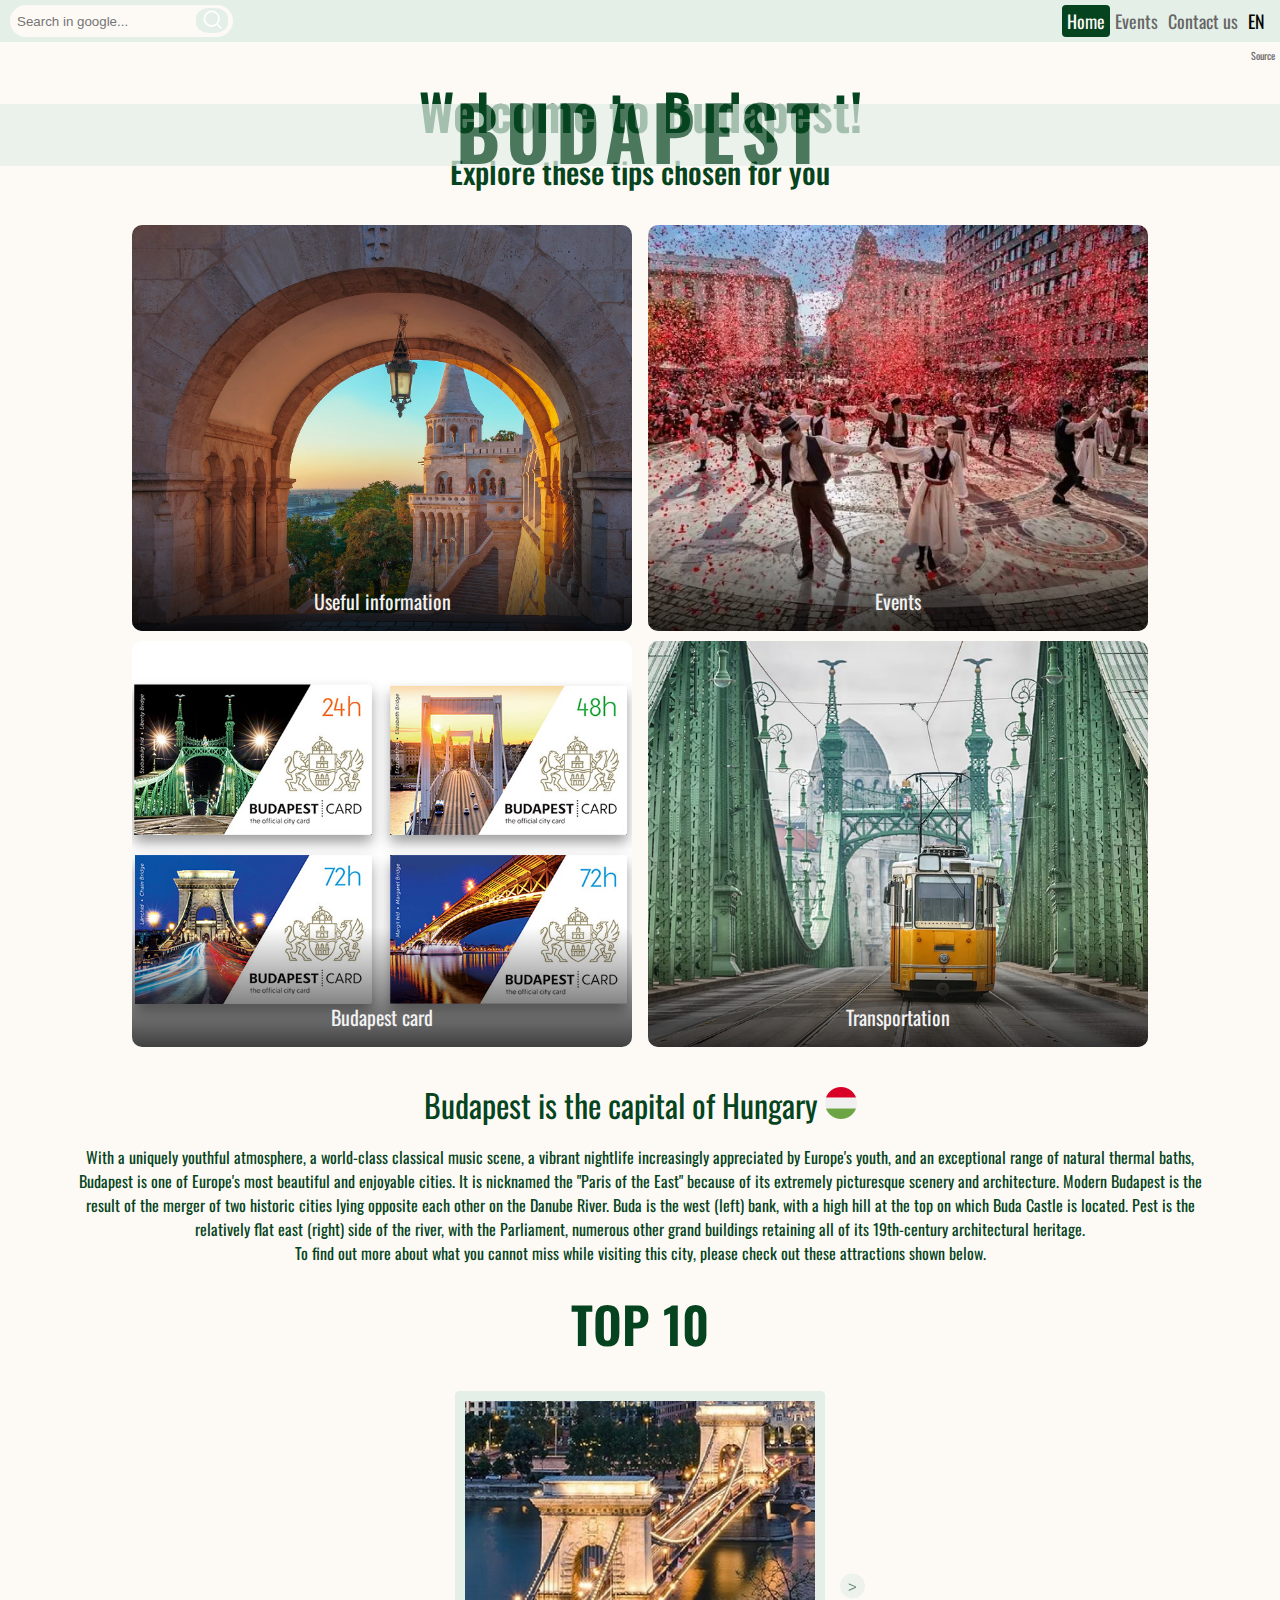
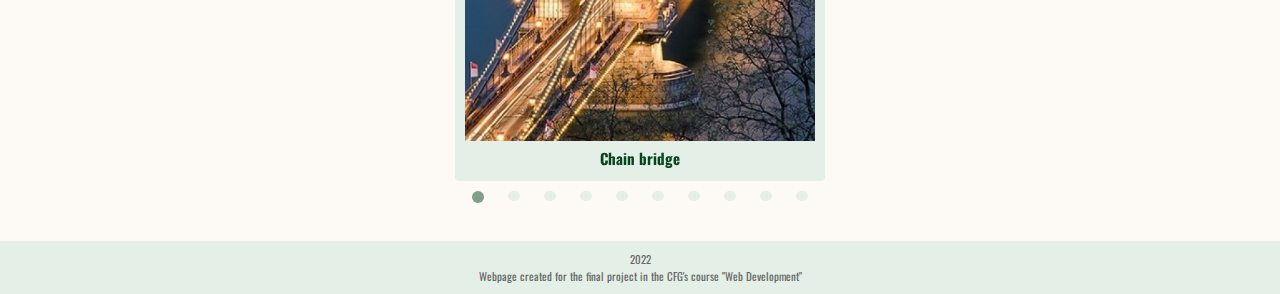
==== indexHomepage.html @ 0b336acc "Project upload" ====
<!DOCTYPE html>
<html lang="en">
<head>
    <meta charset="UTF-8">
    <meta http-equiv="X-UA-Compatible" content="IE=edge">
    <meta name="viewport" content="width=device-width, initial-scale=1.0">
    <title>Budapest - homepage</title>
    <!-- CSS style -->
    <link rel="stylesheet" href="css/styleHomepage.css">
    <!-- Google font "Oswald" -->
    <link rel="preconnect" href="https://fonts.googleapis.com">
    <link rel="preconnect" href="https://fonts.gstatic.com" crossorigin>
    <link href="https://fonts.googleapis.com/css2?family=Oswald:wght@300;400;600&display=swap" rel="stylesheet">

</head>
<body>


<!-- Header with search bar and links to subpages -->
    <div class="header">
<!-- Search bar for google -->
        <a class="search">
            <form action="https://google.com/search" method="get" class="search-bar">
                <input type="text" placeholder="Search in google..." name="q">
                <button type="submit"><img src="img/search.png"> </button>
            </form>
        </a>
<!-- Right side of header with links to subpages -->
        <div class="header-right">
          <a class="homepage" href="indexHomepage.html">Home</a>
          <a href="index.html">Events</a>
          <a href="#contact">Contact us</a>
          <a class="language">EN</a>
        </div>
    </div>
    
<!-- Background image with cutout text -->
    <div class="main-image">
        <div class="image1">
            <div class="main-name">
                <h2 class="text-cutout">Budapest</h2>
            </div>
        </div>
    </div>
<!-- Link to the source of image -->
    <div class="source"><a href="https://pl.depositphotos.com/stock-photos/education.html">Source</a></div>

<!-- Section one with gallery of four photos -->
	<section>
        <h1 class="welcome">Welcome to Budapest!</h1>
        <h2 class="gallery-description">Explore these tips chosen for you</h2>
        <div class="gallery">
            <div class="item">
                <p class="item-text" style="min-height: 4vh;">Useful information</p>
                <a href="https://www.budapestinfo.hu/useful-information-1"><img src="img/img3.jpg" alt="Useful information" width="500" height="350"></a>
            </div>
            <div class="item">
                <p class="item-text" style="min-height: 4vh;">Events</p>
                <a href="index.html"><img src="img/event.webp" alt="Events" width="500" height="350"></a>
            </div>
            <div class="item">
                <p class="item-text" style="min-height: 4vh;">Budapest card</p>
                <a href="https://www.budapestinfo.hu/budapest-card"><img src="img/card1.jpg" alt="Budapest card" width="500" height="350"></a>
            </div>
            <div class="item">
                <p class="item-text" style="min-height: 4vh;">Transportation</p>
                <a href="https://www.budapestinfo.hu/transportation"><img src="img/transportation.webp" alt="Public transportation" width="500" height="350"></a>
        </div>
        </div>
</section>

<!-- Section two with a short description of the city -->
<section>
    <h3 class="section-two"> Budapest is the capital of Hungary <img src="img/hungary.png"></h3>
    <p class="Budapest-info">
        With a uniquely youthful atmosphere, a world-class classical music scene, a vibrant nightlife increasingly appreciated by Europe's youth, and an exceptional range of natural thermal baths, Budapest is one of Europe's most beautiful and enjoyable cities. It is nicknamed the "Paris of the East" because of its extremely picturesque scenery and architecture. 
        Modern Budapest is the result of the merger of two historic cities lying opposite each other on the Danube River. Buda is the west (left) bank, with a high hill at the top on which Buda Castle is located. Pest is the relatively flat east (right) side of the river, with the Parliament, numerous other grand buildings retaining all of its 19th-century architectural heritage.
        <br>
        To find out more about what you cannot miss while visiting this city, please check out these attractions shown below.    
    </p>
</section>

<!-- Third section with sliding gallery of flip cards for top ten attracations in the city -->
<section>
    <h1 class="top10">TOP 10</h1>

    <!-- created with tutorial  https://www.youtube.com/watch?v=VYsVOamdB0g part 1 and 2 for Js -->
        <div class="carousel">
           
                <button class="carousel__button carousel__button--left hidden"><</button>
                
                    <div class="carousel__track-container">
                        <div class="carousel__track" id="carousel__track">
                            <div class="carousel__card current-card" id="carousel__card">
                                <div class="flip-card">
                                    <div class="front"><img class="carousel__image" src="img/att1.jpg" alt="Chain bridge"><h1 class="front-name">Chain bridge</h1></div>
                                    <div class="back"><h1 class="back-name">Chain bridge</h1><p class="description">The Chain Bridge is one of the best known landmarks of Budapest.
                                        The picturesque historic stone bridge straddles the Danube between Széchenyi Square on the Pest side and Clark Ádám Square in Buda.
                                        You can walk across it from Buda to Pest and back and take wonderful photos. </p></div>
                                </div>
                            </div>
                            <div class="carousel__card" id="carousel__card">
                                <div class="flip-card">
                                    <div class="front"><img class="carousel__image" src="img/att2.jpg" alt="Heroes'square"><h1 class="front-name">Heroes' square</h1></div>
                                    <div class="back"><h1  class="back-name">Heroes' square</h1><p class="description">The Heroes' Square is one of the main squares in Budapest. It's located on Andrássy Avenue and its statues commemorate the leaders of the seven Hungarian tribes who founded the country.</p></div>
                                </div>
                            </div>
                            <div class="carousel__card" id="carousel__card">
                                <div class="flip-card">
                                    <div class="front"><img class="carousel__image" src="img/att3.jpg" alt="THE SPAS OF BUDAPEST"><h1 class="front-name">The SPAs of Budapest</h1></div>
                                    <div class="back"><h1 class="back-name">The SPAs of Budapest</h1><p class="description">The city officially won the title of a spa city in 1930, but people could already enjoy the treasures of natural hot springs in the Roman times.
                                        No other capital city in the world has as many thermal baths as Budapest.</p></div>
                                </div>
                            </div>
                            <div class="carousel__card" id="carousel__card">
                                <div class="flip-card">
                                    <div class="front"><img class="carousel__image" src="img/att4.jpg" alt="St. Stephen;s Basilica"><h1 class="front-name">St. Stephen's Basilica</h1></div>
                                    <div class="back"><h1 class="back-name">St. Stephen's Basilica</h1><p class="description">Budapest’s neoclassical cathedral is the most sacred Catholic church in all of Hungary and contains its most revered relic: the mummified right hand of the church’s patron, King St Stephen. It was built over half a century to 1905.</p></div>
                                </div>
                            </div>
                            <div class="carousel__card" id="carousel__card">
                                <div class="flip-card">
                                    <div class="front"><img class="carousel__image" src="img/att5.jpeg" alt="BUDA CASTLE"><h1 class="front-name">Buda castle</h1></div>
                                    <div class="back"><h1 class="back-name">Buda castle</h1><p class="description">Buda Castle houses the National Széchényi Library, the Budapest History Museum and the Hungarian National Gallery.
                                        It sits at the top of Castle Hill and offers an impressive panoramic view over Pest and the river.   </p></div>
                                </div>
                            </div>
                            <div class="carousel__card" id="carousel__card">
                                <div class="flip-card">
                                    <div class="front"><img class="carousel__image" src="img/att6.jpeg" alt="Gellért Hill and The Citadel"><h1 class="front-name">Gellért Hill and the Citadel</h1></div>
                                    <div class="back"><h1 class="back-name">Gellért Hill and the Citadel</h1><p class="description">Gellért Hill is a 235 metre high dolomite rock, looming over the Danube on the Buda side of Budapest. The Citadella is a sprawling fortress, turned tourist attraction, which sits atop of Gellért Hill. It’s about 200 metres long, with walls that are roughly 6 metres high and 3 meters thick.</p></div>
                                </div>
                            </div>
                            <div class="carousel__card" id="carousel__card">
                                <div class="flip-card">
                                    <div class="front"><img class="carousel__image" src="img/att7.webp" alt="MARGARET ISLAND"><h1 class="front-name">Margaret Island</h1></div>
                                    <div class="back"><h1 class="back-name">Margaret Island</h1><p class="description">It is a green gem of Budapest. Margaret Island provides a peaceful hideaway from hectic downtown Budapest with large green areas, flowery gardens, old trees, and lots of entertainment.</p></div>
                                </div>
                            </div>
                            <div class="carousel__card" id="carousel__card">
                                <div class="flip-card">
                                    <div class="front"><img class="carousel__image" src="img/att8.jpg" alt="PARLIAMENT"><h1 class="front-name">Parliment</h1></div>
                                    <div class="back"><h1 class="back-name">Parliment</h1><p class="description">With 18,000 m2, it is one of the largest parliaments in the world and has Neo-Gothic symmetrical façade. It is composed of nearly 700 rooms, 10 courtyards, 29 staircases and about 250 sculptures. Its dome, which rises to 96m, makes it one of the tallest buildings in Budapest.</p></div>
                                </div>
                            </div>
                            <div class="carousel__card" id="carousel__card"> 
                                <div class="flip-card">
                                    <div class="front"><img class="carousel__image" src="img/att9.jpg" alt="The Matthias church"><h1 class="front-name">The Matthias church</h1></div>
                                    <div class="back"><h1 class="back-name">The Matthias church</h1><p class="description"> Matthias Church is one of the most unique churches in Europe. Located atop the Buda Castle hill, it has been serving the citizens of the Buda Castle Hill since 1015. the church has a breathtaking interior with colours inspired by orientalism and romantic historicism.  </p></div>
                                </div>
                            </div>
                            <div class="carousel__card" id="carousel__card">
                                <div class="flip-card">
                                    <div class="front"><img class="carousel__image" src="img/att10.jpg" alt="ANDRÁSSY AVENUE"><h1 class="front-name">Andrássy Avenue</h1></div>
                                    <div class="back"><h1 class="back-name">Andrássy Avenue</h1><p class="description">Andrássy Avenue, established in 1872, it houses a host of remarkably Eclectic Neo-Renaissance mansions and palaces in Budapest, as well as the Hungarian State Opera House.</p></div>
                                </div>
                            </div>  

                        </div>      
                    </div>
                
                <button class="carousel__button carousel__button--right">></button>
                
                <div class="carousel__nav">
                    <button class="carousel__indicator current-card"></button>
                    <button class="carousel__indicator"></button>
                    <button class="carousel__indicator"></button>
                    <button class="carousel__indicator"></button>
                    <button class="carousel__indicator"></button>
                    <button class="carousel__indicator"></button>
                    <button class="carousel__indicator"></button>
                    <button class="carousel__indicator"></button>
                    <button class="carousel__indicator"></button>
                    <button class="carousel__indicator"></button>
                </div> 

        </div>
 </section>     

<!-- Footer -->

    <div class="footer">
        <p class="footer-text">2022 </br>
        Webpage created for the final project in the CFG's course "Web Development"</p>
    </div>

    
</body>


<!--JavaScript-->
<script src="js/scriptHomepage.js"></script>

</body>
</html>
---- css/styleHomepage.css ----
body, html{
  background-color: #FDFAF6;
  color:#666;
  font-family:'Oswald', sans-serif;
  font-size:16px;
  font-weight:400px;
  height:100%;
  line-height:1.8em;
  margin: 0;
  min-height: 100vh;
  position: relative;
}

/* Header styling */

/* whole header */
.header {
background-color: #E4EFE7;
overflow: hidden;
padding: 5px 10px;
}

/* Search bar - full */

.header a.search{
align-items: center;
background-color: #FDFAF6;
background-position: center;
background-size: cover;
border-radius: 60px;
display: inline-flex;
justify-content: center;
max-height: 22px;
max-width: 400px;
}


/* Search bar - input part */
.header input[type=text] {
background-color: #FDFAF6;
border: none;
border-radius: 60px;
float: left;
height: 25px;
outline: none;
}

/* Search bar - button image and button itself */
.header button img {
height: 20px;
width: 20px;
}

.header button{
background-color: #E4EFE7;
border: 0;
border-radius: 40%;
cursor: pointer;
}


/* Placing the buttons for subpages on the right */
.header-right {
  float: right;
}

/* Change of color when user hovers over 'homepage', 'contact us', 'events' or 'language' 'a' elements */
.header a:hover {
  background-color: #FDFAF6;
  color: black;
}


/* homepage link with different coloring than others*/
.header-right .homepage {
  padding: 5px;
}

.header a.homepage {
  background-color:#064420;
  color:#FDFAF6;
}

/* 'Events' and 'contact us'pages' links */
.header a{
  border-radius: 4px;
  color: black;
  float: left;
  font-size: 18px;
  line-height: 22px;
  padding: 5px;
  text-align: center;
  text-decoration: none;
}


/* Showing a small flag after user hover on 'language' */  
.header a.language:hover {
  background-image:url('img/usukicon.ico');
  background-size: contain;
  color: transparent;
}


/* Position of main image with city scape and parallax effect */ 
.main-image{
  background-attachment:fixed;    /* parallax effect*/ 
  background-position:center;
  background-repeat:no-repeat;
  background-size:cover;
  position:relative;
  opacity:0.90;
}

/* Link to main image with cityscape */ 
.pimg1{
  background-image:url('img/img1.jpg');
  min-height:100%;
}

/* Main image with cityscape */ 
.image1{
  color:#064420;
  font-size:50px;
  font-weight:600;
  letter-spacing:6px;
  position:absolute;
  text-transform:uppercase;
  top:50%;
  width:100%;
}


/* Making the color around name "Budapest" transparent */ 
.image1 .main_name {
  background-color:transparent;
  color:#064420;

}

/* Creating text cutout for name "Budapest" and positioning it*/ 
.text-cutout {
  background-color:#E4EFE7;
  height: 36px;
  mix-blend-mode: screen;
  opacity: 80%;
  padding: 13px;
  text-align:center;
}

/* Making the link to source of main image less visible */ 
.source{
  float: right;
  font-size: x-small;
  margin-right: 5px;
}

/* Removing the usual underline and blue color of links */ 
a:active { color: #666; text-decoration: none;}
a:hover { color: #666; text-decoration: none;}
a:link { color:#666; text-decoration: none; }
a:visited { color:#666; text-decoration: none;}


/* First section */ 
/* Styling introduction to the website text */ 
.welcome{
  color: #064420;
  font-weight: 600;
  font-size: 50px;
  padding: 20px 0 0px 0;
  text-align: center;
}

/* Styling gallery introduction text */ 
.gallery-description {
  color: #064420;
  font-weight: 500;
  font-size: 30px;
  padding: 0 0 20px 0;
  text-align: center;
}

/* Styling the images into gallery using flexbox */ 
.gallery{
  display:flex;
  flex-wrap: wrap;
  gap: 1em;
  justify-content: center;
}

/* Positioning and styling the images in the gallery */ 
.item {
  align-items: center;
  border-radius: 10px;
  display: flex;
  flex-flow: row nowrap;
  font-size: 1.2rem;
  height: 400px;
  justify-content: center;
  position: relative;
  text-align: center;
}




/* Styling images in gallery */ 
.item img {
  border-radius: 10px;
  height: 406px;
  object-fit: cover;
  top: 0;
}

/* Placing a shadow on image when user hovers on it */ 
.item:hover {
  border-radius: 10px;
  box-shadow: 10px 2px 15px 3px rgb(0 0 0 / 20%);
  -webkit-transition:all .2s ease-in;
  transition: .2s;
}

/* Styling the names of the images */ 
.item .item-text {
  bottom: 0;
  color: #f2f2f2;
  display: block;
  font-size: 1.25rem;
  margin: 0;
  padding: .5rem;
  position: absolute;
  width: initial;
  z-index: 1;
}

/* Placing overlay gradient of the bottom of the images to make thier titles more visible */ 
.item::after{
  content: '';
  background-image: linear-gradient(to top, rgba(0, 0, 0, 0.75), transparent);
  border-radius: 10px;
  bottom: 0;
  cursor: pointer;
  height: 30%;
  left: 0; 
  position: absolute;
  width: 100%; 
  z-index: 0;
}

/* Second section */ 
/* Styling heading */ 
.section-two{
  color: #064420;
  font-size: 32px;
  text-align: center;
  font-weight: 400;
  margin: 20px;
  padding: 20px 60px 5px 60px;
}

/* Styling text paragraph */ 
.Budapest-info {
  color: #064420;
  line-height: 1.5;
  padding: 0 60px 10px 60px;
  overflow-wrap: break-word;
  text-align: center;
}

/* Styling text introducing main attractions carousel */ 
.top10 {
  color: #064420;
  font-size: 50px;
  font-weight: 600;
  padding: 0 60px 20px 60px;
  text-align: center;
}


/* Placing main container for carousel */ 
.carousel {
  height: 390px;
  margin: 0 auto;
  position: relative;
  width: 370px;
}


/* Styling main container for carousel cards */ 
.carousel__track-container {
  border-radius: 4px;
  height: 100%;
  position: relative;
  overflow: hidden;
  width: 370px;
}


.carousel__track {
  background: #E4EFE7;
  border-radius: 4px;
  height: 100%;
  margin: 0;
  padding: 0;
  position: relative;
  transition: transform ease-in 0.8s;
  width: 100%;
}

/* Styling the whole card element */ 
.carousel__card {
  border-radius: 4px;
  bottom: 0;
  position: absolute;
  width: 100%;
  top: 0;
}

/* Styling the front part of cards */ 
.front{
  background: #E4EFE7;
  bottom: 0;
  position: absolute;
  width: 100%;
  transition: all 1.5s;
  top: 0;
}

/* Styling and positioning the images on the front part of cards */ 
.carousel__image {
  border-radius: 4px;
  height: 340px;
  padding: 10px 0 5px 0;
  object-fit: cover;
  width: 350px;
}

.carousel__image:hover{
  cursor: pointer;
}

/* Styling the text on the front part of cards */ 
h1.front-name {
  bottom: 20px;
  color: #064420;
  font-size: 15px;;
  position: relative; 
  text-align: center;
}

/* Making the card flip from front to back */ 
.flip-card {
  height: 100%;
  position: relative;
  width: 100%;
  text-align: center;
  transition: transform 1.5s ease;
  transform-style: preserve-3d;
}

.carousel__card:hover .flip-card {
  transform: rotateY(180deg);
}

/* Ensuring both front and back are the same size and only one of them is visible */ 
.front, .back {
  backface-visibility: hidden;
  height: 100%;
  position: absolute;
  width: 100%;
  border-radius: 4px;
}

/* Styling the back part of cards */ 
.back {
  background-color: #FDFAF6;
  color: black;
  transform: rotateY(180deg);
}

/* Styling the text on the front part of cards */ 
h1.back-name {
  color: #064420;
  font-size:25px;
  text-align: center;
}

.description {
  font-size: 20px;
  padding: 5px 20px;
  text-align: justify;
}


/* Styling the buttons used to swipe to right and left */ 
.carousel__button {
  background: #E4EFE7;
  border: 0;
  border-radius: 50%;
  color: #064420;
  cursor: pointer;
  font-size: 15px;
  height: 25px;
  position: absolute;
  opacity: 0.6;
  top: 50%;
  transform: translateY(-50%);
  width: 25px;
}

.carousel__button:hover {
  opacity: 1;
}

/* Positioning the buttons used to swipe to right and left */ 
.carousel__button--left {
  left: -40px;
}

.carousel__button--right {
  right: -40px;
}


/* Styling the area with dots used to navigate in carousel */ 
.carousel__nav {
  display: flex;
  justify-content: center;
  padding: 10px 0;
}

/* Styling each "dot" */ 
.carousel__indicator {
  background: #E4EFE7;
  border: 0;
  border-radius: 50%;
  cursor: pointer;
  height: 10px;
  margin: 0 12px;
  width: 10px;
}

/* Making 'current card' "dot" bigger */ 
.carousel__indicator.current-card {
  height: 12px;
  width: 12px;
  background: #064420;
  opacity: 0.5;
  
}

.hidden {
  display: none;
}


/* Positioning and styling footer */ 
.footer {
  background-color: #E4EFE7;
  text-align: center;
  width: 100%;
  margin: 60px 0 0 0;
}

/* Positioning and styling text in footer */ 
.footer-text{
  font-size: 11px;
  line-height: 1.5;
  padding: 10px;
}
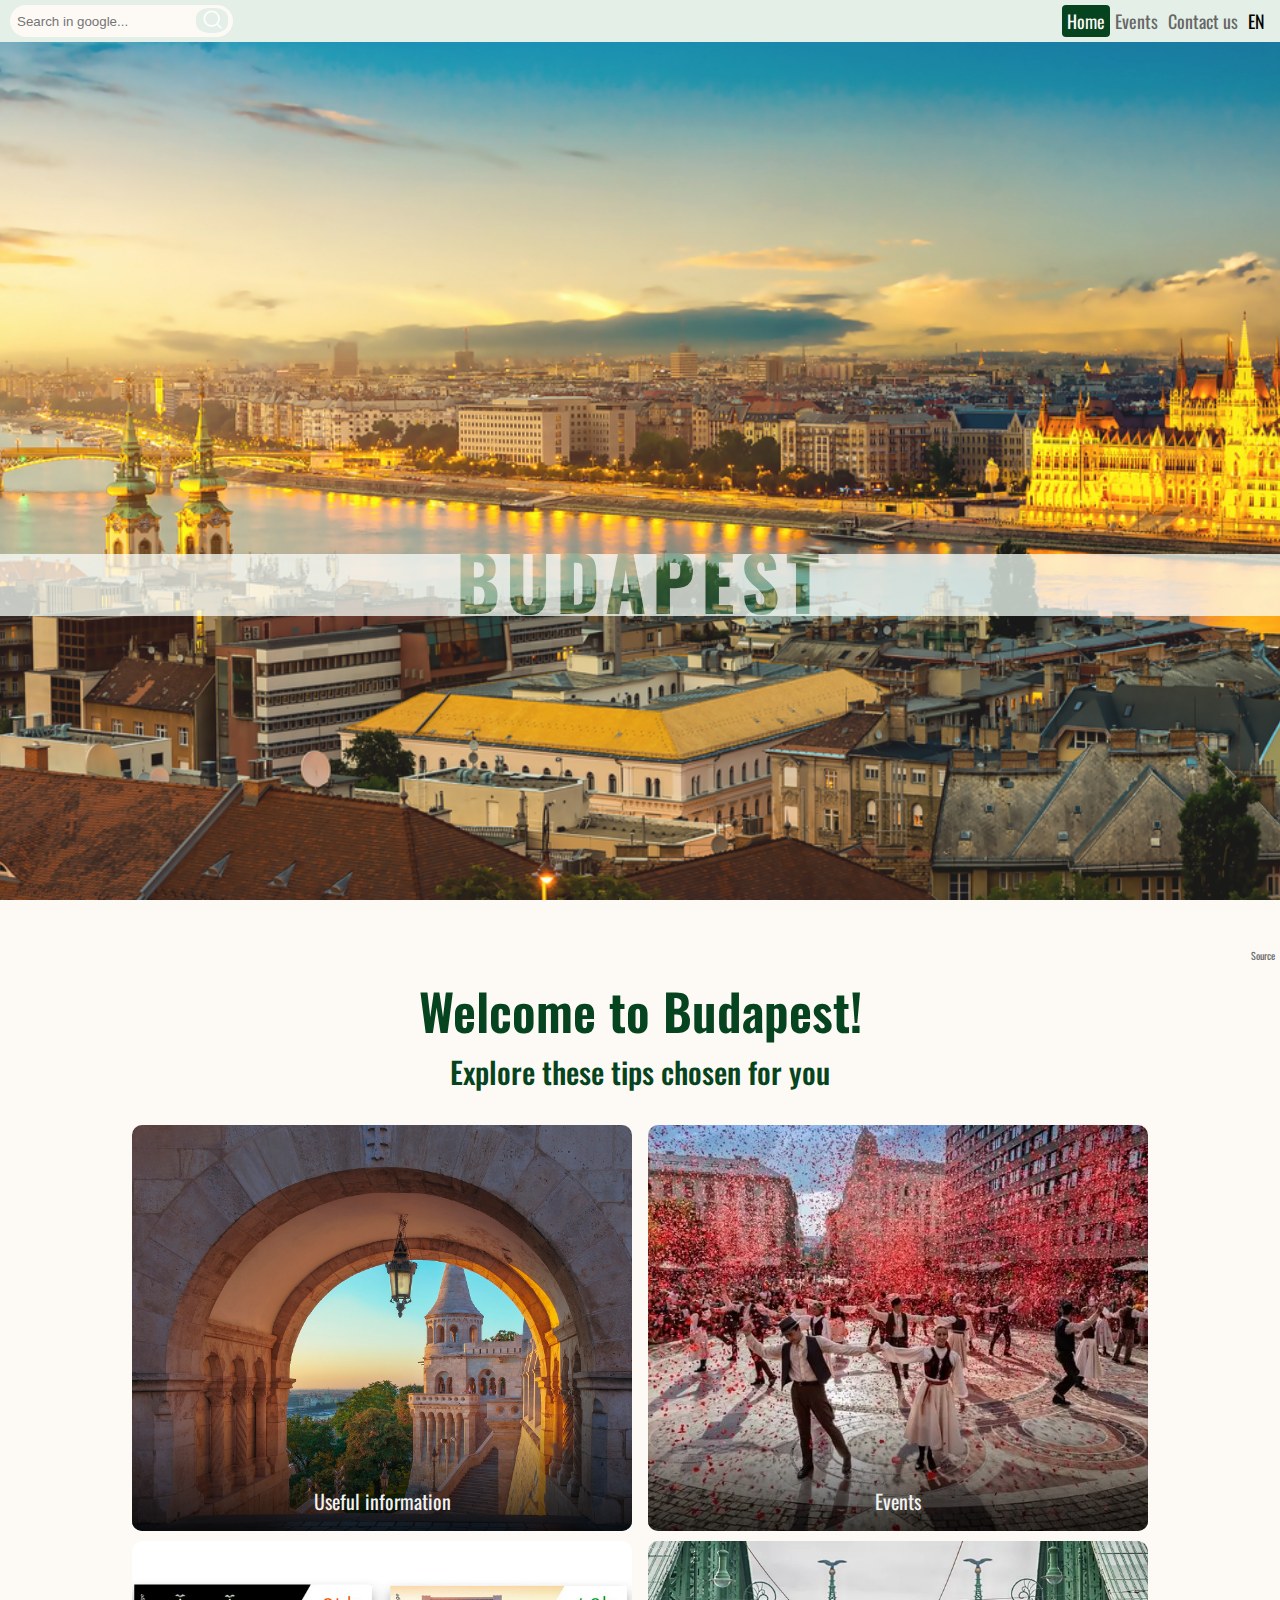
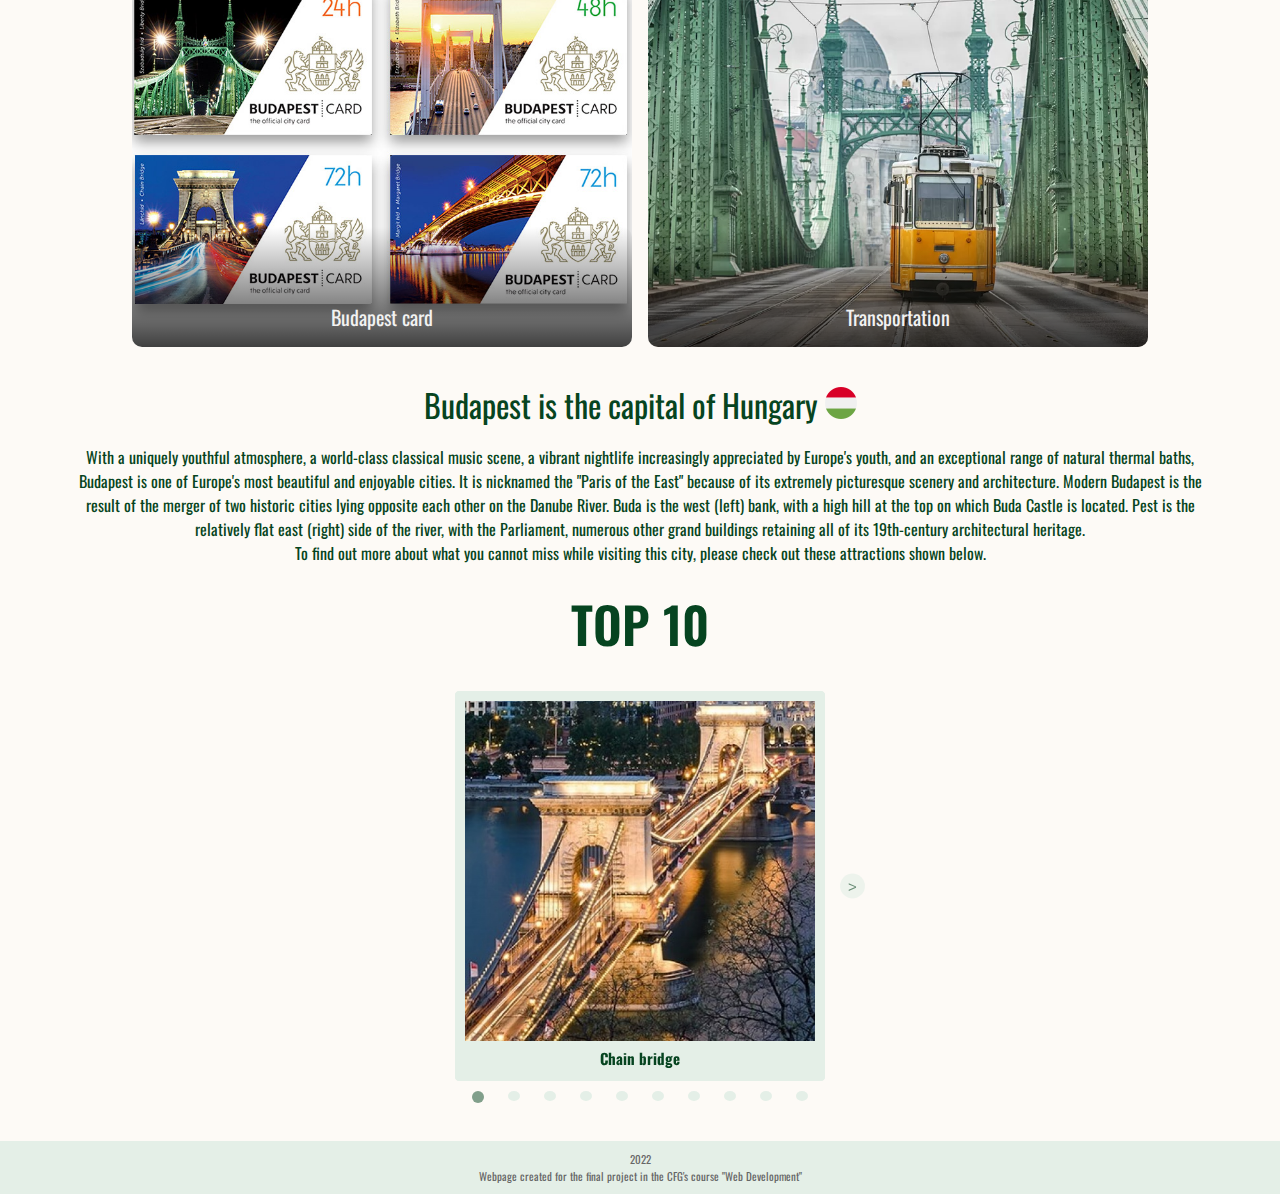
==== commit 5cb0e0f4: "Update" ====
--- a/indexHomepage.html
+++ b/indexHomepage.html
@@ -28,7 +28,7 @@
 <!-- Right side of header with links to subpages -->
         <div class="header-right">
           <a class="homepage" href="indexHomepage.html">Home</a>
-          <a href="index.html">Events</a>
+          <a href="indexEvents.html">Events</a>
           <a href="#contact">Contact us</a>
           <a class="language">EN</a>
         </div>
@@ -56,7 +56,7 @@
             </div>
             <div class="item">
                 <p class="item-text" style="min-height: 4vh;">Events</p>
-                <a href="index.html"><img src="img/event.webp" alt="Events" width="500" height="350"></a>
+                <a href="indexEvents.html"><img src="img/event.webp" alt="Events" width="500" height="350"></a>
             </div>
             <div class="item">
                 <p class="item-text" style="min-height: 4vh;">Budapest card</p>
--- a/css/styleHomepage.css
+++ b/css/styleHomepage.css
@@ -113,7 +113,7 @@
 }
 
 /* Link to main image with cityscape */ 
-.pimg1{
+.main-image{
   background-image:url('img/img1.jpg');
   min-height:100%;
 }
